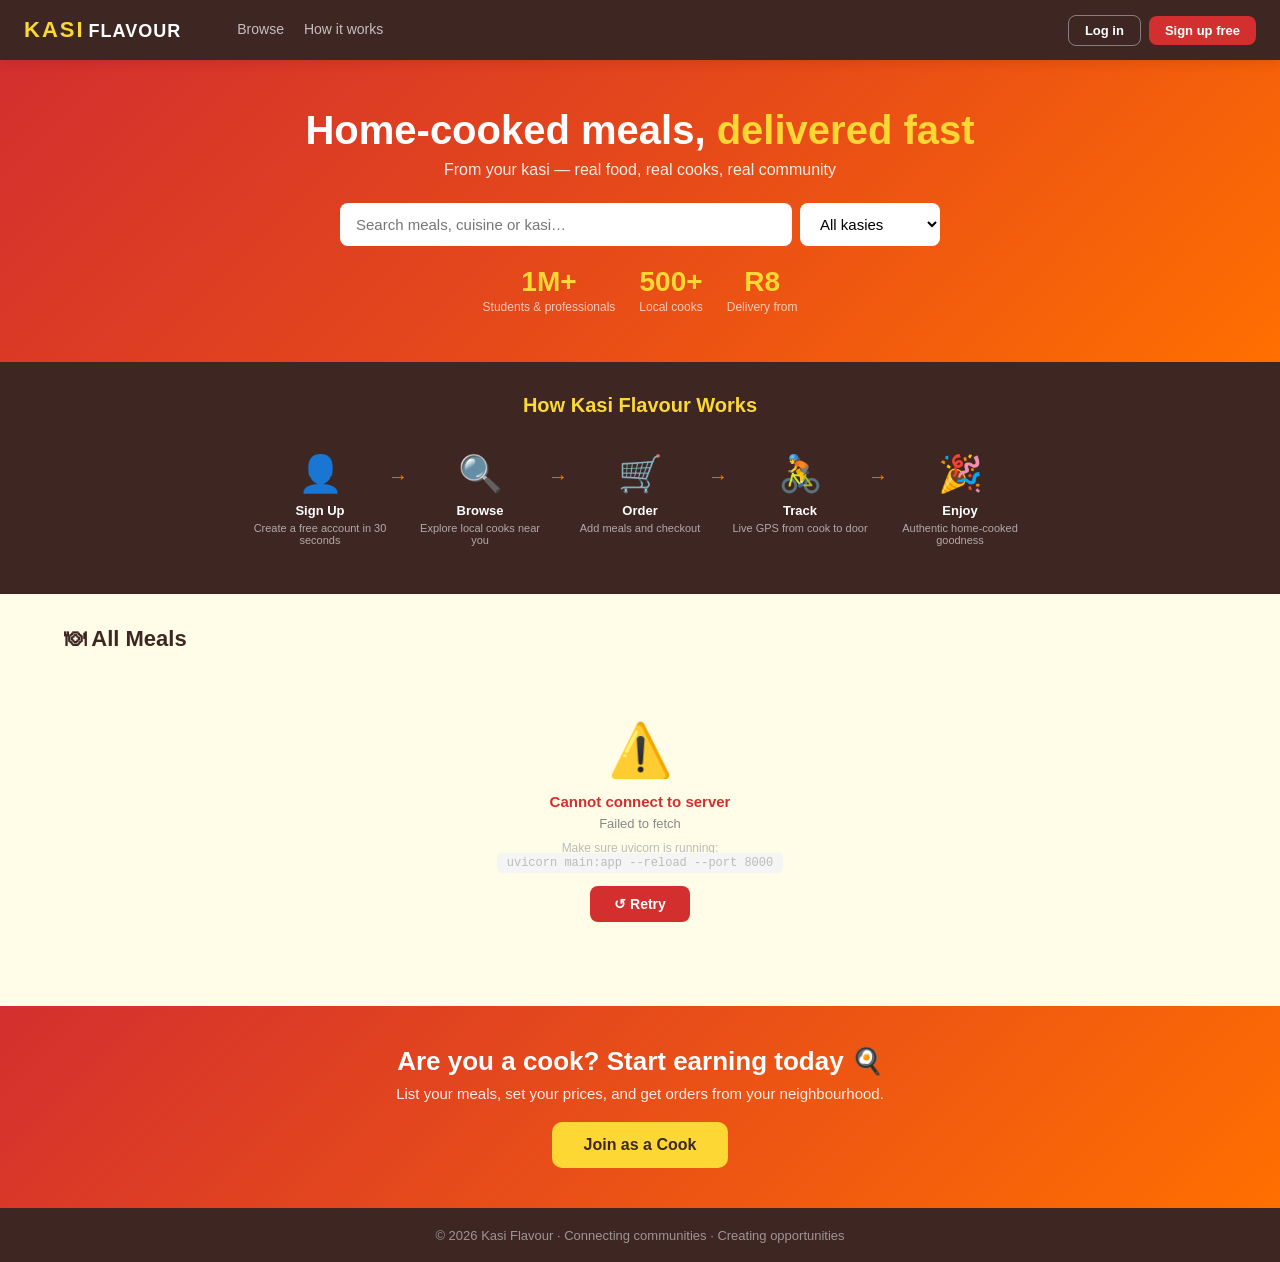
==== frontend/index.html @ 2405cd32 "updated work" ====
<!DOCTYPE html>
<html lang="en">
<head>
  <meta charset="UTF-8"/>
  <meta name="viewport" content="width=device-width, initial-scale=1.0"/>
  <title>Kasi Flavour – Home-cooked Meals Delivered</title>
  <link rel="stylesheet" href="./css/main.css"/>
  <style>
    /* ── Auth modal overlay ──────────────────────────────────────── */
    .modal-backdrop {
      position: fixed; inset: 0;
      background: rgba(0,0,0,.55);
      z-index: 500;
      display: flex; align-items: center; justify-content: center;
      opacity: 0; pointer-events: none;
      transition: opacity .22s;
    }
    .modal-backdrop.open { opacity: 1; pointer-events: all; }

    .modal {
      background: #fff;
      border-radius: 16px;
      width: min(420px, 94vw);
      box-shadow: 0 20px 60px rgba(0,0,0,.25);
      overflow: hidden;
      transform: translateY(24px);
      transition: transform .22s;
    }
    .modal-backdrop.open .modal { transform: translateY(0); }

    .modal-logo {
      background: #3E2723;
      padding: 22px 24px;
      display: flex; align-items: center; gap: 10px;
    }
    .modal-logo .kasi    { font-size:26px; font-weight:900; color:#FDD835; letter-spacing:3px; }
    .modal-logo .flavour { font-size:20px; font-weight:700; color:#fff; }
    .modal-logo .close-btn {
      margin-left:auto; background:none; border:none;
      color:rgba(255,255,255,.6); font-size:22px; cursor:pointer; line-height:1;
    }
    .modal-logo .close-btn:hover { color:#fff; }

    .modal-body { padding: 24px; }

    .auth-tabs {
      display: flex; border-radius: 8px; overflow: hidden;
      border: 1.5px solid #eee; margin-bottom: 20px;
    }
    .auth-tab {
      flex: 1; padding: 10px; text-align: center;
      font-size: 14px; font-weight: 600; cursor: pointer;
      border: none; background: #f7f7f7; color: #888;
      transition: all .15s;
    }
    .auth-tab.active { background: #D32F2F; color: #fff; }

    .role-pills { display:flex; gap:6px; margin-bottom:18px; }
    .role-pill  {
      flex:1; padding:8px 4px; border-radius:8px; text-align:center;
      font-size:12px; font-weight:700; cursor:pointer;
      border:1.5px solid #eee; background:#f9f9f9; color:#888;
      transition:all .15s;
    }
    .role-pill.active { border-color:#D32F2F; background:#fff3f3; color:#D32F2F; }

    .form-row { margin-bottom:14px; }
    .form-row label { display:block; font-size:11px; font-weight:700;
                      color:#666; text-transform:uppercase; letter-spacing:.7px; margin-bottom:5px; }
    .form-row input, .form-row select {
      width:100%; padding:11px 13px; border:1.5px solid #e0e0e0;
      border-radius:8px; font-size:14px; outline:none; transition:border-color .15s;
    }
    .form-row input:focus, .form-row select:focus { border-color:#D32F2F; }

    .btn-auth {
      width:100%; padding:13px; background:#D32F2F; color:#fff;
      border:none; border-radius:8px; font-size:15px; font-weight:700;
      cursor:pointer; margin-top:4px; transition:background .15s;
    }
    .btn-auth:hover    { background:#E64A19; }
    .btn-auth:disabled { background:#ccc; cursor:not-allowed; }

    .auth-msg { border-radius:8px; padding:9px 13px; font-size:13px;
                margin-bottom:14px; display:none; }
    .auth-msg.error   { background:#fff3f3; color:#c62828; border:1.5px solid #ffcdd2; }
    .auth-msg.success { background:#f0faf0; color:#2e7d32; border:1.5px solid #c8e6c9; }

    /* ── Navbar auth area ────────────────────────────────────────── */
    .nav-auth { display:flex; align-items:center; gap:8px; margin-left:auto; }

    .btn-login {
      padding:7px 16px; border-radius:8px;
      border:1.5px solid rgba(255,255,255,.4); background:none;
      color:#fff; font-size:13px; font-weight:600; cursor:pointer;
      transition:all .15s;
    }
    .btn-login:hover { border-color:#FDD835; color:#FDD835; }

    .btn-signup {
      padding:7px 16px; border-radius:8px;
      background:#D32F2F; border:none;
      color:#fff; font-size:13px; font-weight:700; cursor:pointer;
      transition:background .15s;
    }
    .btn-signup:hover { background:#E64A19; }

    .user-chip {
      display:flex; align-items:center; gap:8px;
      background:rgba(255,255,255,.12); border-radius:20px;
      padding:5px 12px; font-size:13px; color:#fff;
    }
    .user-chip .avatar {
      width:28px; height:28px; border-radius:50%;
      background:#D32F2F; display:flex; align-items:center;
      justify-content:center; font-size:13px; font-weight:700; color:#fff;
    }
    .user-chip .dropdown-arrow { font-size:11px; opacity:.6; }

    .user-menu {
      position:absolute; top:54px; right:16px;
      background:#fff; border-radius:10px; min-width:180px;
      box-shadow:0 8px 24px rgba(0,0,0,.15);
      z-index:300; display:none;
      border:1px solid #f0f0f0;
      overflow:hidden;
    }
    .user-menu.open { display:block; }
    .user-menu a, .user-menu button {
      display:block; width:100%; padding:11px 16px;
      text-align:left; border:none; background:none;
      font-size:14px; color:#333; cursor:pointer;
      text-decoration:none; transition:background .12s;
    }
    .user-menu a:hover, .user-menu button:hover { background:#fff3f3; color:#D32F2F; }
    .user-menu hr { border:none; border-top:1px solid #f0f0f0; margin:2px 0; }

    /* ── Gate overlay on menu cards ──────────────────────────────── */
    .menu-card { position:relative; }
    .gate-overlay {
      position:absolute; inset:0; border-radius:12px;
      background:rgba(255,255,255,.01);
      display:flex; align-items:flex-end; justify-content:center;
      padding-bottom:12px; opacity:0;
      transition:opacity .2s;
      pointer-events:none;
    }
    .menu-card:hover .gate-overlay.locked { opacity:1; pointer-events:all; }
    .gate-overlay.locked { background:rgba(62,39,35,.55); }
    .gate-msg {
      background:#D32F2F; color:#fff; border-radius:8px;
      padding:8px 18px; font-size:13px; font-weight:700; cursor:pointer;
    }

    /* ── Hero ─────────────────────────────────────────────────────── */
    .hero-stats { display:flex; gap:24px; justify-content:center; margin-top:20px; flex-wrap:wrap; }
    .hero-stat  { text-align:center; }
    .hero-stat .val { font-size:28px; font-weight:900; color:#FDD835; }
    .hero-stat .lbl { font-size:12px; color:rgba(255,255,255,.7); margin-top:2px; }

    /* ── How it works strip ───────────────────────────────────────── */
    .how-strip {
      background:#3E2723; padding:32px 24px; text-align:center;
    }
    .how-strip h3 { color:#FDD835; font-size:20px; font-weight:700; margin-bottom:20px; }
    .how-steps { display:flex; gap:0; justify-content:center; flex-wrap:wrap; max-width:800px; margin:0 auto; }
    .how-step  { flex:1; min-width:140px; padding:16px 12px; position:relative; }
    .how-step .icon { font-size:36px; margin-bottom:8px; }
    .how-step .title { font-size:13px; font-weight:700; color:#fff; margin-bottom:4px; }
    .how-step .desc  { font-size:11px; color:rgba(255,255,255,.6); }
    .how-step::after {
      content:"→"; position:absolute; right:-8px; top:28px;
      font-size:20px; color:#FF6F00;
    }
    .how-step:last-child::after { display:none; }

    /* ── CTA banner ───────────────────────────────────────────────── */
    .cta-banner {
      background:linear-gradient(135deg,#D32F2F,#FF6F00);
      padding:40px 24px; text-align:center; color:#fff;
    }
    .cta-banner h3 { font-size:26px; font-weight:800; margin-bottom:8px; }
    .cta-banner p  { font-size:15px; opacity:.9; margin-bottom:20px; }
    .btn-cta {
      padding:14px 32px; background:#FDD835; color:#3E2723;
      border:none; border-radius:10px; font-size:16px; font-weight:800;
      cursor:pointer; transition:transform .15s;
    }
    .btn-cta:hover { transform:scale(1.04); }
  </style>
</head>
<body>

<!-- ═══════════════════════ NAVBAR ═══════════════════════════════════════ -->
<nav class="navbar" style="position:sticky;top:0;z-index:200">
  <div class="nav-brand">
    <span class="brand-kasi">KASI</span>
    <span class="brand-flavour">FLAVOUR</span>
  </div>

  <div class="nav-links" style="margin-left:24px">
    <a href="#menus">Browse</a>
    <a href="#how">How it works</a>
    <a href="orders.html"  id="nav-orders"  style="display:none">My Orders</a>
    <a href="seller.html"  id="nav-seller"  style="display:none">Dashboard</a>
    <a href="admin.html"   id="nav-admin"   style="display:none">Admin</a>
  </div>

  <!-- RIGHT SIDE: auth buttons OR user chip -->
  <div class="nav-auth" id="nav-auth-area">
    <button class="btn-login"  onclick="openModal('login')">Log in</button>
    <button class="btn-signup" onclick="openModal('register')">Sign up free</button>
  </div>

  <!-- Logged-in chip (hidden until auth) -->
  <div id="user-chip" class="user-chip" style="display:none;cursor:pointer" onclick="toggleUserMenu()">
    <div class="avatar" id="user-avatar">?</div>
    <span id="user-name-chip">You</span>
    <span class="dropdown-arrow">▼</span>
  </div>
  <div id="user-menu" class="user-menu">
    <a href="orders.html">📦 My Orders</a>
    <a href="orders.html" id="um-seller" style="display:none">👨‍🍳 My Dashboard</a>
    <a href="admin.html"  id="um-admin"  style="display:none">⚙️ Admin Panel</a>
    <hr/>
    <button onclick="logout()">🚪 Log out</button>
  </div>

  <!-- Cart (only visible when logged in) -->
  <button class="cart-btn" id="cart-btn" style="display:none" onclick="openCart()">
    🛒 <span id="cart-count" class="badge">0</span>
  </button>
</nav>

<!-- ═══════════════════════ HERO ════════════════════════════════════════ -->
<section class="hero">
  <h1>Home-cooked meals, <span class="accent">delivered fast</span></h1>
  <p>From your kasi — real food, real cooks, real community</p>

  <div class="search-bar" style="margin-top:20px">
    <input id="search" type="text" placeholder="Search meals, cuisine or kasi…" oninput="filterMenus()"/>
    <select id="kasi-filter" onchange="filterMenus()">
      <option value="">All kasies</option>
      <option>Soweto</option><option>Alexandra</option>
      <option>Tembisa</option><option>Soshanguve</option><option>Mamelodi</option>
    </select>
  </div>

  <div class="hero-stats">
    <div class="hero-stat"><div class="val">1M+</div><div class="lbl">Students & professionals</div></div>
    <div class="hero-stat"><div class="val">500+</div><div class="lbl">Local cooks</div></div>
    <div class="hero-stat"><div class="val">R8</div><div class="lbl">Delivery from</div></div>
  </div>
</section>

<!-- ═══════════════════════ HOW IT WORKS ════════════════════════════════ -->
<div class="how-strip" id="how">
  <h3>How Kasi Flavour Works</h3>
  <div class="how-steps">
    <div class="how-step"><div class="icon">👤</div><div class="title">Sign Up</div><div class="desc">Create a free account in 30 seconds</div></div>
    <div class="how-step"><div class="icon">🔍</div><div class="title">Browse</div><div class="desc">Explore local cooks near you</div></div>
    <div class="how-step"><div class="icon">🛒</div><div class="title">Order</div><div class="desc">Add meals and checkout</div></div>
    <div class="how-step"><div class="icon">🚴</div><div class="title">Track</div><div class="desc">Live GPS from cook to door</div></div>
    <div class="how-step"><div class="icon">🎉</div><div class="title">Enjoy</div><div class="desc">Authentic home-cooked goodness</div></div>
  </div>
</div>

<!-- ═══════════════════════ FLASH DEALS ════════════════════════════════ -->
<section class="section" id="flash-section">
  <div class="section-header">
    <h2>⏱ Flash Deals</h2>
    <span id="flash-timer" class="timer"></span>
  </div>
  <div id="flash-grid" class="menu-grid"></div>
</section>

<!-- ═══════════════════════ ALL MENUS ══════════════════════════════════ -->
<section class="section" id="menus">
  <h2>🍽 All Meals</h2>
  <div id="menu-grid" class="menu-grid"><p class="loading">Loading meals…</p></div>
</section>

<!-- ═══════════════════════ CTA BANNER ═════════════════════════════════ -->
<div class="cta-banner" id="cta-banner">
  <h3>Are you a cook? Start earning today 🍳</h3>
  <p>List your meals, set your prices, and get orders from your neighbourhood.</p>
  <button class="btn-cta" onclick="openModal('register')">Join as a Cook</button>
</div>

<!-- ═══════════════════════ FOOTER ═════════════════════════════════════ -->
<footer style="background:#3E2723;color:rgba(255,255,255,.5);text-align:center;
               padding:20px;font-size:13px">
  © 2026 Kasi Flavour · Connecting communities · Creating opportunities
</footer>

<!-- ═══════════════════════ CART DRAWER ════════════════════════════════ -->
<div id="cart-overlay" class="overlay hidden" onclick="closeCart()"></div>
<aside id="cart-drawer" class="cart-drawer hidden">
  <div class="cart-header">
    <h3>🛒 Your Cart</h3>
    <button onclick="closeCart()">✕</button>
  </div>
  <div id="cart-items"></div>
  <div class="cart-footer">
    <p>Delivery fee: <strong>R8.00</strong></p>
    <p>Total: <strong id="cart-total">R0.00</strong></p>
    <button class="btn-primary" onclick="placeOrder()">Place Order →</button>
  </div>
</aside>

<!-- ═══════════════════════ AUTH MODAL ═════════════════════════════════ -->
<div class="modal-backdrop" id="modal-backdrop" onclick="handleBackdropClick(event)">
  <div class="modal" id="auth-modal">

    <div class="modal-logo">
      <span class="kasi">KASI</span><span class="flavour">FLAVOUR</span>
      <button class="close-btn" onclick="closeModal()">✕</button>
    </div>

    <div class="modal-body">
      <!-- Login / Register tabs -->
      <div class="auth-tabs">
        <button class="auth-tab active" id="tab-login"    onclick="switchTab('login')">Log In</button>
        <button class="auth-tab"        id="tab-register" onclick="switchTab('register')">Sign Up</button>
      </div>

      <!-- Role pills (only shown on register) -->
      <div id="role-pills" class="role-pills" style="display:none">
        <div class="role-pill active" onclick="setRole('customer',this)">🛒 Customer</div>
        <div class="role-pill"        onclick="setRole('cook',this)"    >👨‍🍳 Cook</div>
        <div class="role-pill"        onclick="setRole('driver',this)"  >🚴 Driver</div>
      </div>

      <div id="auth-msg" class="auth-msg"></div>

      <!-- ── LOGIN ── -->
      <div id="panel-login">
        <div class="form-row">
          <label>Phone number</label>
          <input id="l-phone" type="tel" placeholder="e.g. 0721234567"/>
        </div>
        <div class="form-row">
          <label>Password</label>
          <input id="l-pass" type="password" placeholder="Your password"/>
        </div>
        <button class="btn-auth" id="btn-login" onclick="doLogin()">Log In</button>
        <p style="text-align:center;margin-top:12px;font-size:13px;color:#888">
          No account? <a href="#" onclick="switchTab('register')" style="color:#D32F2F;font-weight:600">Sign up free</a>
        </p>
      </div>

      <!-- ── REGISTER ── -->
      <div id="panel-register" style="display:none">
        <div class="form-row">
          <label>Full name</label>
          <input id="r-name" type="text" placeholder="Your full name"/>
        </div>
        <div class="form-row">
          <label>Phone number</label>
          <input id="r-phone" type="tel" placeholder="e.g. 0721234567"/>
        </div>
        <div class="form-row">
          <label>Email (optional)</label>
          <input id="r-email" type="email" placeholder="your@email.com"/>
        </div>
        <div class="form-row">
          <label>Password</label>
          <input id="r-pass" type="password" placeholder="Min. 6 characters"/>
        </div>
        <!-- Cook extras -->
        <div id="cook-extras" style="display:none">
          <div class="form-row">
            <label>Your kasi</label>
            <select id="r-kasi">
              <option value="">Select neighbourhood</option>
              <option>Soweto</option><option>Alexandra</option><option>Tembisa</option>
              <option>Soshanguve</option><option>Mamelodi</option><option>Other</option>
            </select>
          </div>
        </div>
        <!-- Driver extras -->
        <div id="driver-extras" style="display:none">
          <div class="form-row">
            <label>Vehicle type</label>
            <select id="r-vehicle">
              <option value="motorbike">🏍 Motorbike</option>
              <option value="bicycle">🚲 Bicycle</option>
              <option value="car">🚗 Car</option>
            </select>
          </div>
        </div>
        <button class="btn-auth" id="btn-register" onclick="doRegister()">Create Free Account</button>
        <p style="text-align:center;margin-top:12px;font-size:13px;color:#888">
          Already have an account? <a href="#" onclick="switchTab('login')" style="color:#D32F2F;font-weight:600">Log in</a>
        </p>
      </div>
    </div>
  </div>
</div>

<script src="./js/api.js"></script>
<script src="./js/cart.js"></script>
<script src="./js/menus.js"></script>
<script>
/* ═══════════════ AUTH STATE ════════════════════════════════════════════ */
const API = "http://localhost:8000/api";
let currentRole = "customer";

function isLoggedIn() { return !!localStorage.getItem("kf_token"); }

function applyAuthState() {
  const loggedIn = isLoggedIn();
  const role     = localStorage.getItem("kf_role") || "customer";
  const name     = localStorage.getItem("kf_name") || "You";

  // Navbar auth area vs user chip
  document.getElementById("nav-auth-area").style.display = loggedIn ? "none"  : "flex";
  document.getElementById("user-chip").style.display     = loggedIn ? "flex"  : "none";
  document.getElementById("cart-btn").style.display      = loggedIn ? "flex"  : "none";

  if (loggedIn) {
    document.getElementById("user-avatar").textContent   = name.charAt(0).toUpperCase();
    document.getElementById("user-name-chip").textContent = name.split(" ")[0];

    // Role-specific nav links
    document.getElementById("nav-orders").style.display  = "block";
    document.getElementById("nav-seller").style.display  = role === "cook"   ? "block" : "none";
    document.getElementById("nav-admin").style.display   = role === "admin"  ? "block" : "none";
    document.getElementById("um-seller").style.display   = role === "cook"   ? "block" : "none";
    document.getElementById("um-admin").style.display    = role === "admin"  ? "block" : "none";

    // Hide CTA banner for cooks
    if (role === "cook") document.getElementById("cta-banner").style.display = "none";
  }

  // Re-render menu cards to show/hide gate overlay
  if (typeof allMenuItems !== "undefined") renderMenuGrid(allMenuItems);
}

function logout() {
  ["kf_token","kf_role","kf_name","kf_cart"].forEach(k => localStorage.removeItem(k));
  applyAuthState();
  toggleUserMenu(false);
}

function toggleUserMenu(force) {
  const m = document.getElementById("user-menu");
  const open = force !== undefined ? force : !m.classList.contains("open");
  m.classList.toggle("open", open);
}
document.addEventListener("click", e => {
  if (!e.target.closest("#user-chip") && !e.target.closest("#user-menu"))
    toggleUserMenu(false);
});

/* ═══════════════ MODAL ════════════════════════════════════════════════ */
function openModal(tab = "login") {
  switchTab(tab);
  document.getElementById("modal-backdrop").classList.add("open");
}
function closeModal() {
  document.getElementById("modal-backdrop").classList.remove("open");
  clearAuthMsg();
}
function handleBackdropClick(e) {
  if (e.target === document.getElementById("modal-backdrop")) closeModal();
}

function switchTab(tab) {
  document.getElementById("panel-login").style.display    = tab === "login"    ? "block" : "none";
  document.getElementById("panel-register").style.display = tab === "register" ? "block" : "none";
  document.getElementById("tab-login").classList.toggle("active",    tab === "login");
  document.getElementById("tab-register").classList.toggle("active", tab === "register");
  document.getElementById("role-pills").style.display = tab === "register" ? "flex" : "none";
  clearAuthMsg();
}

function setRole(role, el) {
  currentRole = role;
  document.querySelectorAll(".role-pill").forEach(p => p.classList.remove("active"));
  el.classList.add("active");
  document.getElementById("cook-extras").style.display   = role === "cook"   ? "block" : "none";
  document.getElementById("driver-extras").style.display = role === "driver" ? "block" : "none";
}

function showAuthMsg(msg, type) {
  const el = document.getElementById("auth-msg");
  el.textContent = msg;
  el.className   = `auth-msg ${type}`;
  el.style.display = "block";
}
function clearAuthMsg() {
  document.getElementById("auth-msg").style.display = "none";
}

/* ═══════════════ LOGIN ════════════════════════════════════════════════ */
async function doLogin() {
  const phone    = document.getElementById("l-phone").value.trim();
  const password = document.getElementById("l-pass").value;
  if (!phone || !password) { showAuthMsg("Enter phone and password.", "error"); return; }

  const btn = document.getElementById("btn-login");
  btn.disabled = true; btn.textContent = "Logging in…";

  try {
    const res  = await fetch(`${API}/auth/login`, {
      method: "POST", headers: { "Content-Type":"application/json" },
      body: JSON.stringify({ phone, password }),
    });
    const data = await res.json();
    if (!res.ok) throw new Error(data.detail || "Login failed");

    localStorage.setItem("kf_token", data.access_token);
    localStorage.setItem("kf_role",  data.role || currentRole);
    localStorage.setItem("kf_name",  data.name || phone);
    showAuthMsg("Welcome back! 🎉", "success");
    setTimeout(() => { closeModal(); applyAuthState(); }, 700);
  } catch(e) {
    showAuthMsg(e.message, "error");
  } finally {
    btn.disabled = false; btn.textContent = "Log In";
  }
}

/* ═══════════════ REGISTER ════════════════════════════════════════════ */
async function doRegister() {
  const name     = document.getElementById("r-name").value.trim();
  const phone    = document.getElementById("r-phone").value.trim();
  const email    = document.getElementById("r-email").value.trim();
  const password = document.getElementById("r-pass").value;

  if (!name || !phone || !password) { showAuthMsg("Name, phone and password required.", "error"); return; }
  if (password.length < 6)          { showAuthMsg("Password must be at least 6 characters.", "error"); return; }

  const btn = document.getElementById("btn-register");
  btn.disabled = true; btn.textContent = "Creating account…";

  try {
    const res  = await fetch(`${API}/auth/register`, {
      method: "POST", headers: { "Content-Type":"application/json" },
      body: JSON.stringify({ name, phone, email: email||null, password, role: currentRole }),
    });
    const data = await res.json();
    if (!res.ok) throw new Error(data.detail || "Registration failed");

    localStorage.setItem("kf_token", data.access_token);
    localStorage.setItem("kf_role",  currentRole);
    localStorage.setItem("kf_name",  name);
    showAuthMsg("Account created! Welcome to Kasi Flavour 🎉", "success");
    setTimeout(() => { closeModal(); applyAuthState(); }, 800);
  } catch(e) {
    showAuthMsg(e.message, "error");
  } finally {
    btn.disabled = false; btn.textContent = "Create Free Account";
  }
}

/* ═══════════════ GATE: intercept add-to-cart if not logged in ═════════ */
window.requireAuth = function(action) {
  if (!isLoggedIn()) { openModal("login"); return false; }
  return true;
};

/* ═══════════════ INIT ════════════════════════════════════════════════ */
applyAuthState();
</script>
</body>
</html>
---- frontend/css/main.css ----
/* ── Kasi Flavour – main.css ──────────────────────────────────────────────── */
/* Palette: deep red, bold orange, amber, warm cream, dark brown             */

:root {
  --red:        #D32F2F;
  --orange:     #E64A19;
  --amber:      #FF6F00;
  --yellow:     #FDD835;
  --cream:      #FFF8E1;
  --off-white:  #FFFDE7;
  --dark-brown: #3E2723;
  --charcoal:   #212121;
  --white:      #FFFFFF;
  --shadow:     0 2px 12px rgba(0,0,0,.12);
  --radius:     12px;
  --radius-sm:  8px;
}

*, *::before, *::after { box-sizing: border-box; margin: 0; padding: 0; }

body {
  font-family: 'Segoe UI', Arial, sans-serif;
  background: var(--off-white);
  color: var(--charcoal);
  min-height: 100vh;
}

/* ── Navbar ──────────────────────────────────────────────────────────────── */
.navbar {
  background: var(--dark-brown);
  padding: 0 24px;
  height: 60px;
  display: flex;
  align-items: center;
  gap: 32px;
  position: sticky;
  top: 0;
  z-index: 100;
  box-shadow: var(--shadow);
}

.nav-brand { display: flex; align-items: baseline; gap: 4px; }
.brand-kasi    { font-size: 22px; font-weight: 900; color: var(--yellow);  letter-spacing: 2px; }
.brand-flavour { font-size: 18px; font-weight: 700; color: var(--white);   letter-spacing: 1px; }

.nav-links { display: flex; gap: 20px; margin-left: auto; }
.nav-links a {
  color: rgba(255,255,255,.7);
  text-decoration: none;
  font-size: 14px;
  font-weight: 500;
  padding: 4px 0;
  border-bottom: 2px solid transparent;
  transition: all .2s;
}
.nav-links a:hover,
.nav-links a.active { color: var(--yellow); border-color: var(--amber); }

.cart-btn {
  background: var(--red);
  color: var(--white);
  border: none;
  border-radius: var(--radius-sm);
  padding: 8px 16px;
  font-size: 14px;
  font-weight: 600;
  cursor: pointer;
  display: flex;
  align-items: center;
  gap: 6px;
  transition: background .2s;
}
.cart-btn:hover { background: var(--orange); }

.badge {
  background: var(--yellow);
  color: var(--dark-brown);
  border-radius: 50%;
  width: 20px; height: 20px;
  display: inline-flex;
  align-items: center;
  justify-content: center;
  font-size: 11px;
  font-weight: 700;
}

/* ── Hero ────────────────────────────────────────────────────────────────── */
.hero {
  background: linear-gradient(135deg, var(--red) 0%, var(--orange) 50%, var(--amber) 100%);
  padding: 48px 24px;
  text-align: center;
  color: var(--white);
}
.hero h1 { font-size: clamp(24px, 5vw, 40px); font-weight: 800; margin-bottom: 8px; }
.hero p   { font-size: 16px; opacity: .9; margin-bottom: 24px; }
.accent   { color: var(--yellow); }

.search-bar {
  max-width: 600px;
  margin: 0 auto;
  display: flex;
  gap: 8px;
}
.search-bar input,
.search-bar select {
  border: none;
  border-radius: var(--radius-sm);
  padding: 12px 16px;
  font-size: 15px;
  outline: none;
}
.search-bar input  { flex: 1; }
.search-bar select { min-width: 140px; background: var(--white); }

/* ── Section ─────────────────────────────────────────────────────────────── */
.section { padding: 32px 24px; max-width: 1200px; margin: 0 auto; }
.section-header { display: flex; align-items: center; gap: 16px; margin-bottom: 16px; }
.section h2 { font-size: 22px; font-weight: 700; color: var(--dark-brown); margin-bottom: 16px; }

.timer {
  background: var(--red);
  color: var(--white);
  padding: 4px 10px;
  border-radius: 20px;
  font-size: 13px;
  font-weight: 700;
  letter-spacing: 1px;
}

/* ── Menu Grid ───────────────────────────────────────────────────────────── */
.menu-grid {
  display: grid;
  grid-template-columns: repeat(auto-fill, minmax(260px, 1fr));
  gap: 20px;
}

.menu-card {
  background: var(--white);
  border-radius: var(--radius);
  overflow: hidden;
  box-shadow: var(--shadow);
  transition: transform .2s, box-shadow .2s;
  cursor: pointer;
}
.menu-card:hover { transform: translateY(-4px); box-shadow: 0 8px 24px rgba(0,0,0,.15); }

.menu-card-img {
  width: 100%;
  height: 160px;
  object-fit: cover;
  background: var(--cream);
  display: flex;
  align-items: center;
  justify-content: center;
  font-size: 48px;
}

.menu-card-body { padding: 14px; }
.menu-card-body h3  { font-size: 16px; font-weight: 700; margin-bottom: 4px; }
.menu-card-body .kasi-tag {
  font-size: 12px;
  color: var(--orange);
  font-weight: 600;
  margin-bottom: 6px;
}
.menu-card-body .tags {
  display: flex;
  flex-wrap: wrap;
  gap: 4px;
  margin-bottom: 10px;
}
.tag {
  background: var(--cream);
  color: var(--dark-brown);
  font-size: 11px;
  padding: 2px 8px;
  border-radius: 20px;
  border: 1px solid var(--amber);
}
.menu-card-footer {
  display: flex;
  align-items: center;
  justify-content: space-between;
  padding: 10px 14px;
  background: var(--cream);
  border-top: 1px solid rgba(0,0,0,.06);
}
.price { font-size: 18px; font-weight: 800; color: var(--red); }
.flash-price { font-size: 12px; color: var(--orange); text-decoration: line-through; }

.btn-add {
  background: var(--red);
  color: var(--white);
  border: none;
  border-radius: var(--radius-sm);
  padding: 8px 14px;
  font-size: 13px;
  font-weight: 700;
  cursor: pointer;
  transition: background .15s;
}
.btn-add:hover { background: var(--orange); }

/* ── Cart Drawer ─────────────────────────────────────────────────────────── */
.overlay {
  position: fixed;
  inset: 0;
  background: rgba(0,0,0,.4);
  z-index: 200;
}
.cart-drawer {
  position: fixed;
  top: 0; right: 0;
  width: min(400px, 100vw);
  height: 100vh;
  background: var(--white);
  z-index: 201;
  display: flex;
  flex-direction: column;
  box-shadow: -4px 0 24px rgba(0,0,0,.2);
  transition: transform .3s;
}
.cart-header {
  display: flex;
  align-items: center;
  justify-content: space-between;
  padding: 20px;
  background: var(--dark-brown);
  color: var(--white);
}
.cart-header h3 { font-size: 18px; }
.cart-header button { background: none; border: none; color: var(--white); font-size: 20px; cursor: pointer; }

#cart-items { flex: 1; overflow-y: auto; padding: 16px; }

.cart-footer {
  padding: 20px;
  border-top: 1px solid rgba(0,0,0,.08);
  background: var(--cream);
}
.cart-footer p { font-size: 15px; margin-bottom: 6px; }

.btn-primary {
  width: 100%;
  background: var(--red);
  color: var(--white);
  border: none;
  border-radius: var(--radius-sm);
  padding: 14px;
  font-size: 16px;
  font-weight: 700;
  cursor: pointer;
  margin-top: 12px;
  transition: background .2s;
}
.btn-primary:hover { background: var(--orange); }

/* ── Tracking Map ────────────────────────────────────────────────────────── */
#map {
  width: 100%;
  height: 400px;
  border-radius: var(--radius);
  background: var(--cream);
  margin-top: 16px;
}

/* ── Utilities ───────────────────────────────────────────────────────────── */
.hidden { display: none !important; }
.loading { text-align: center; padding: 40px; color: var(--orange); font-size: 15px; }

/* ── Responsive ──────────────────────────────────────────────────────────── */
@media (max-width: 600px) {
  .navbar { padding: 0 12px; gap: 12px; }
  .nav-links { gap: 12px; }
  .hero { padding: 32px 16px; }
  .section { padding: 24px 16px; }
  .search-bar { flex-direction: column; }
}
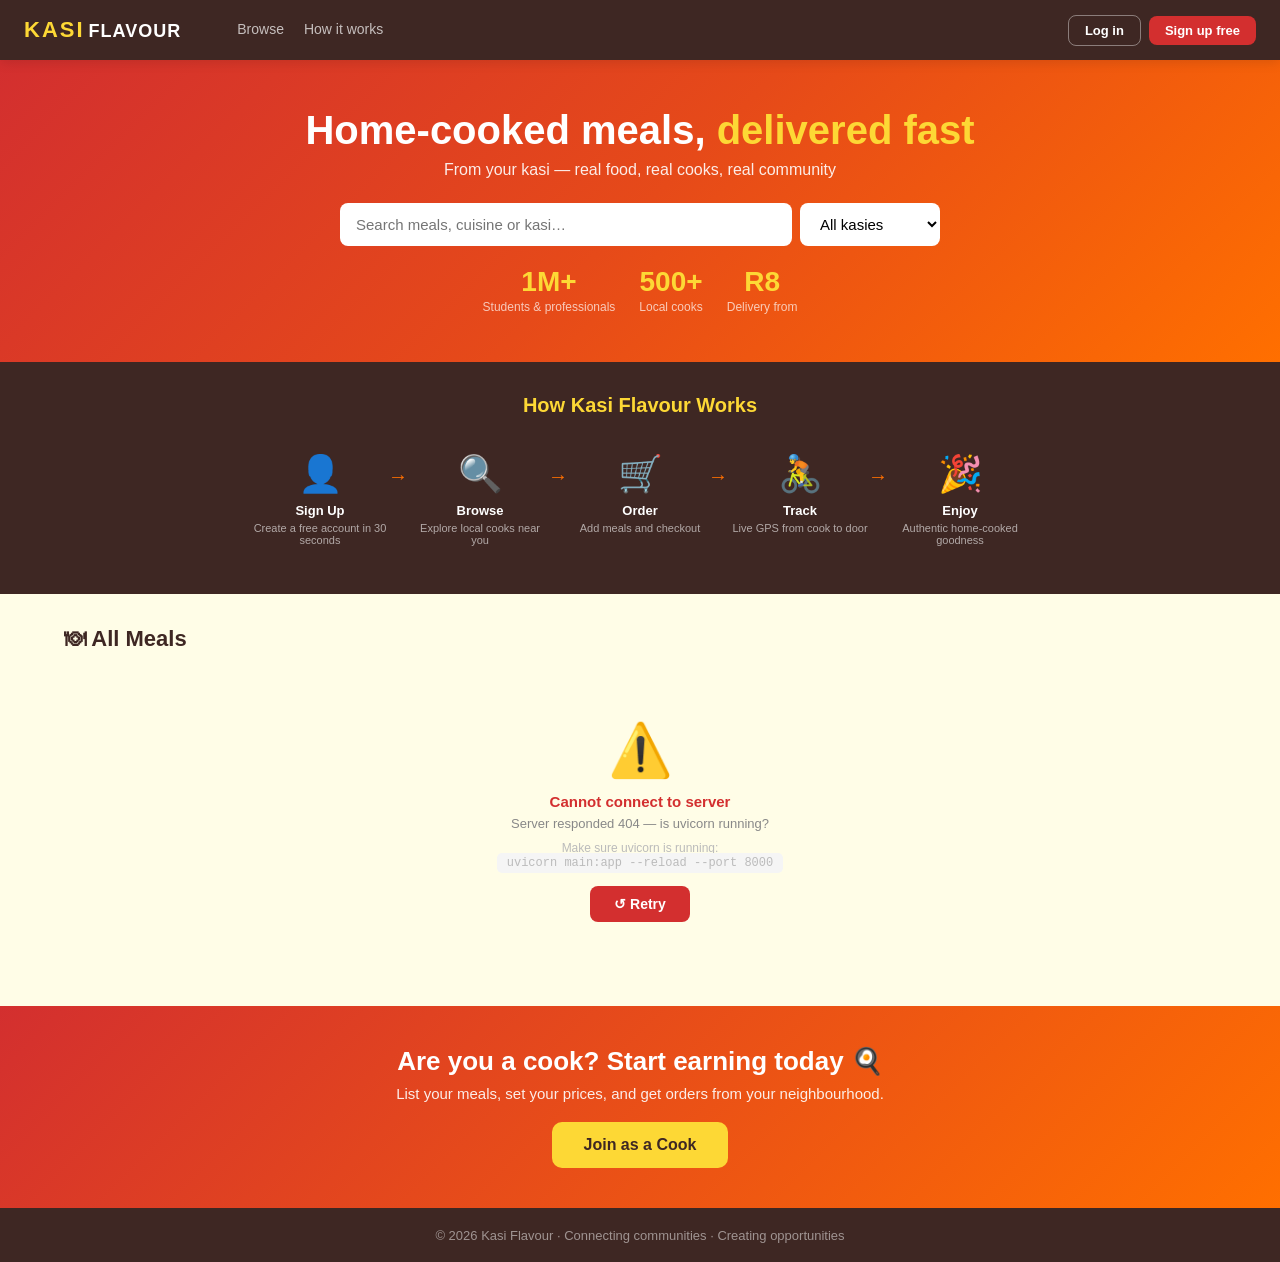
==== commit 40943328: "cleasn" ====
--- a/frontend/index.html
+++ b/frontend/index.html
@@ -403,7 +403,7 @@
 <script src="./js/menus.js"></script>
 <script>
 /* ═══════════════ AUTH STATE ════════════════════════════════════════════ */
-const API = "http://localhost:8000/api";
+const API = "/api";
 let currentRole = "customer";
 
 function isLoggedIn() { return !!localStorage.getItem("kf_token"); }
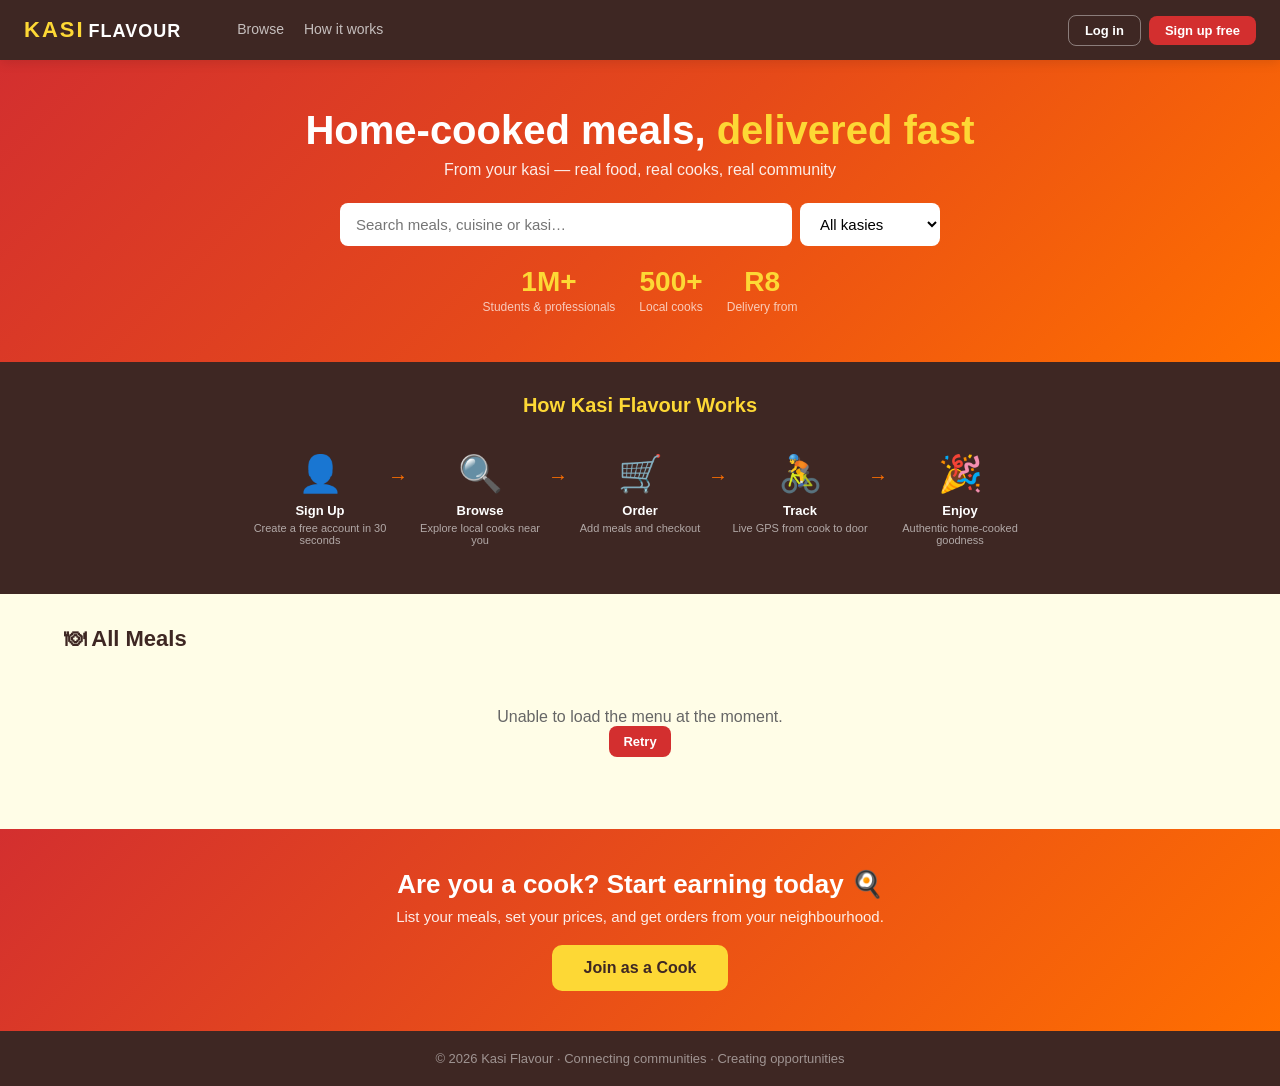
==== commit c2d2f260: "added other" ====
--- a/frontend/index.html
+++ b/frontend/index.html
@@ -242,7 +242,7 @@
     <select id="kasi-filter" onchange="filterMenus()">
       <option value="">All kasies</option>
       <option>Soweto</option><option>Alexandra</option>
-      <option>Tembisa</option><option>Soshanguve</option><option>Mamelodi</option>
+      <option>Tembisa</option><option>Soshanguve</option><option>Mamelodi</option><option>Other Kasies</option>
     </select>
   </div>
 
